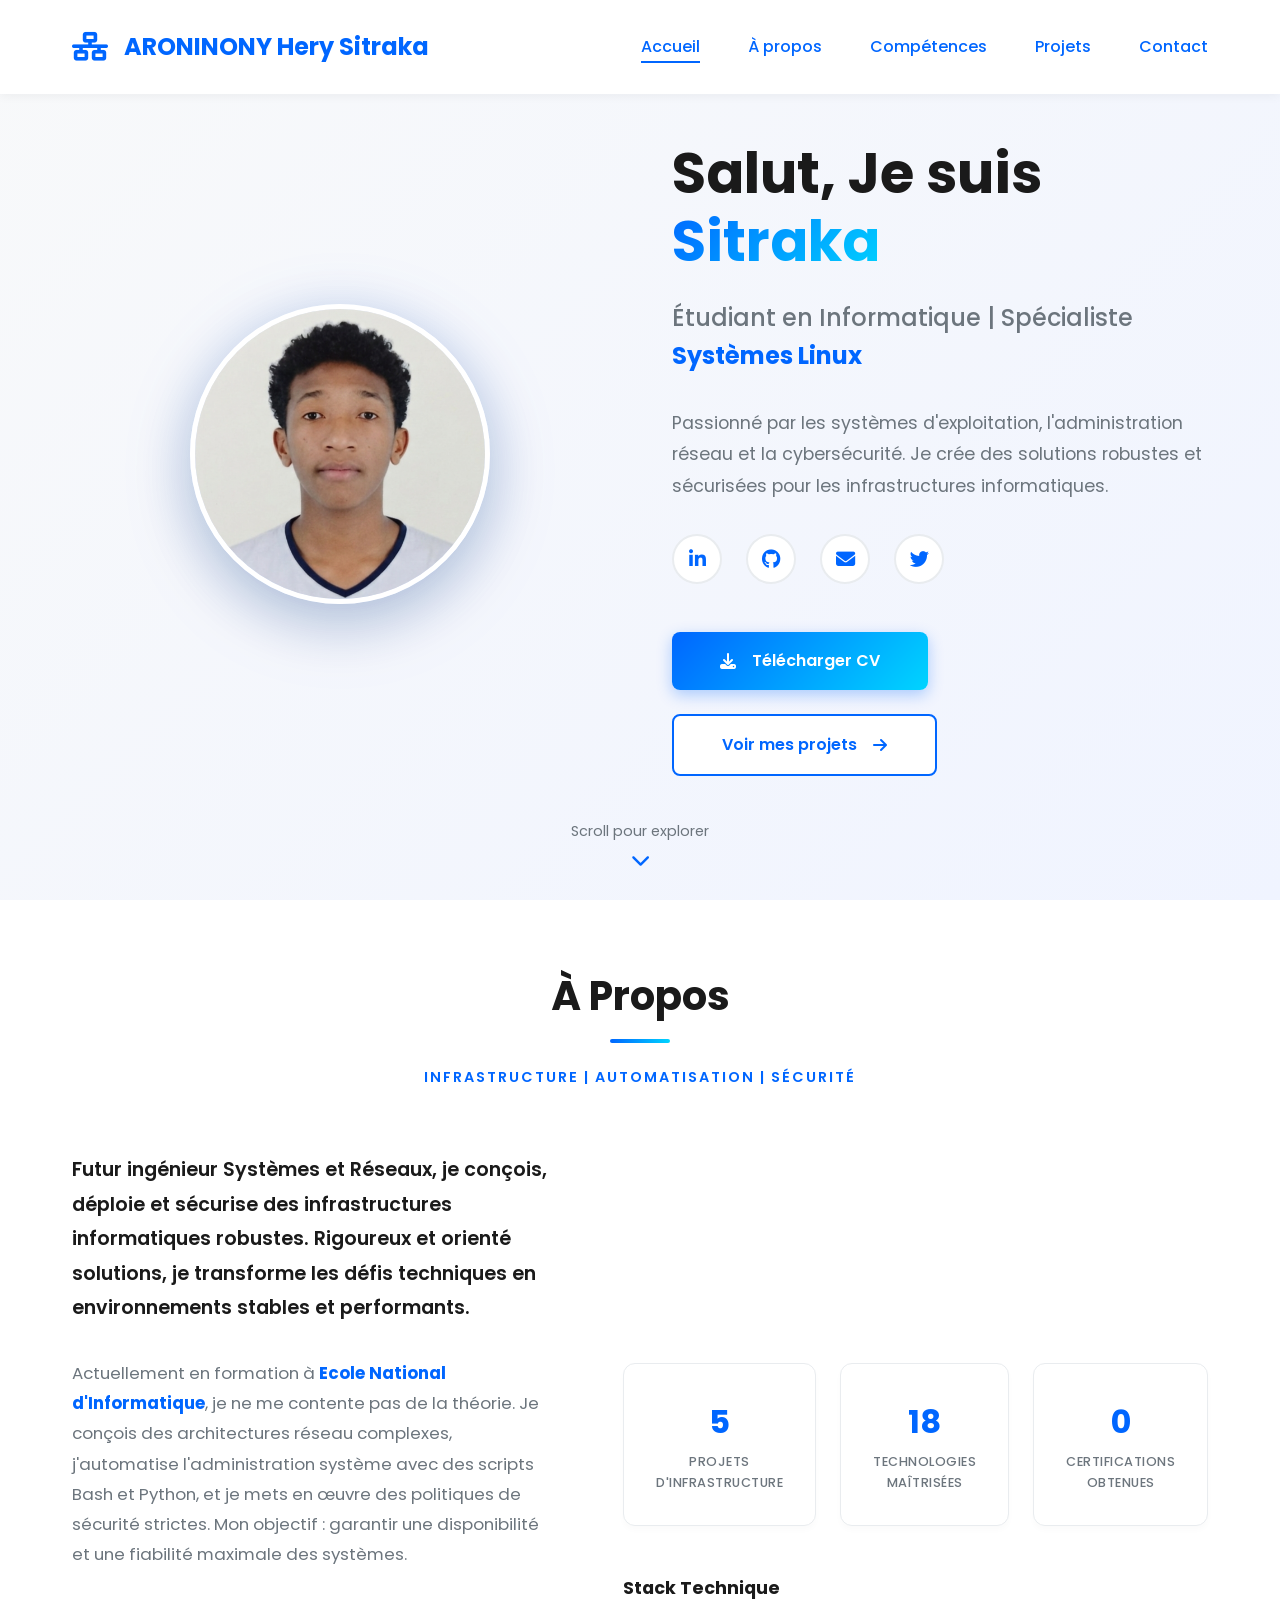
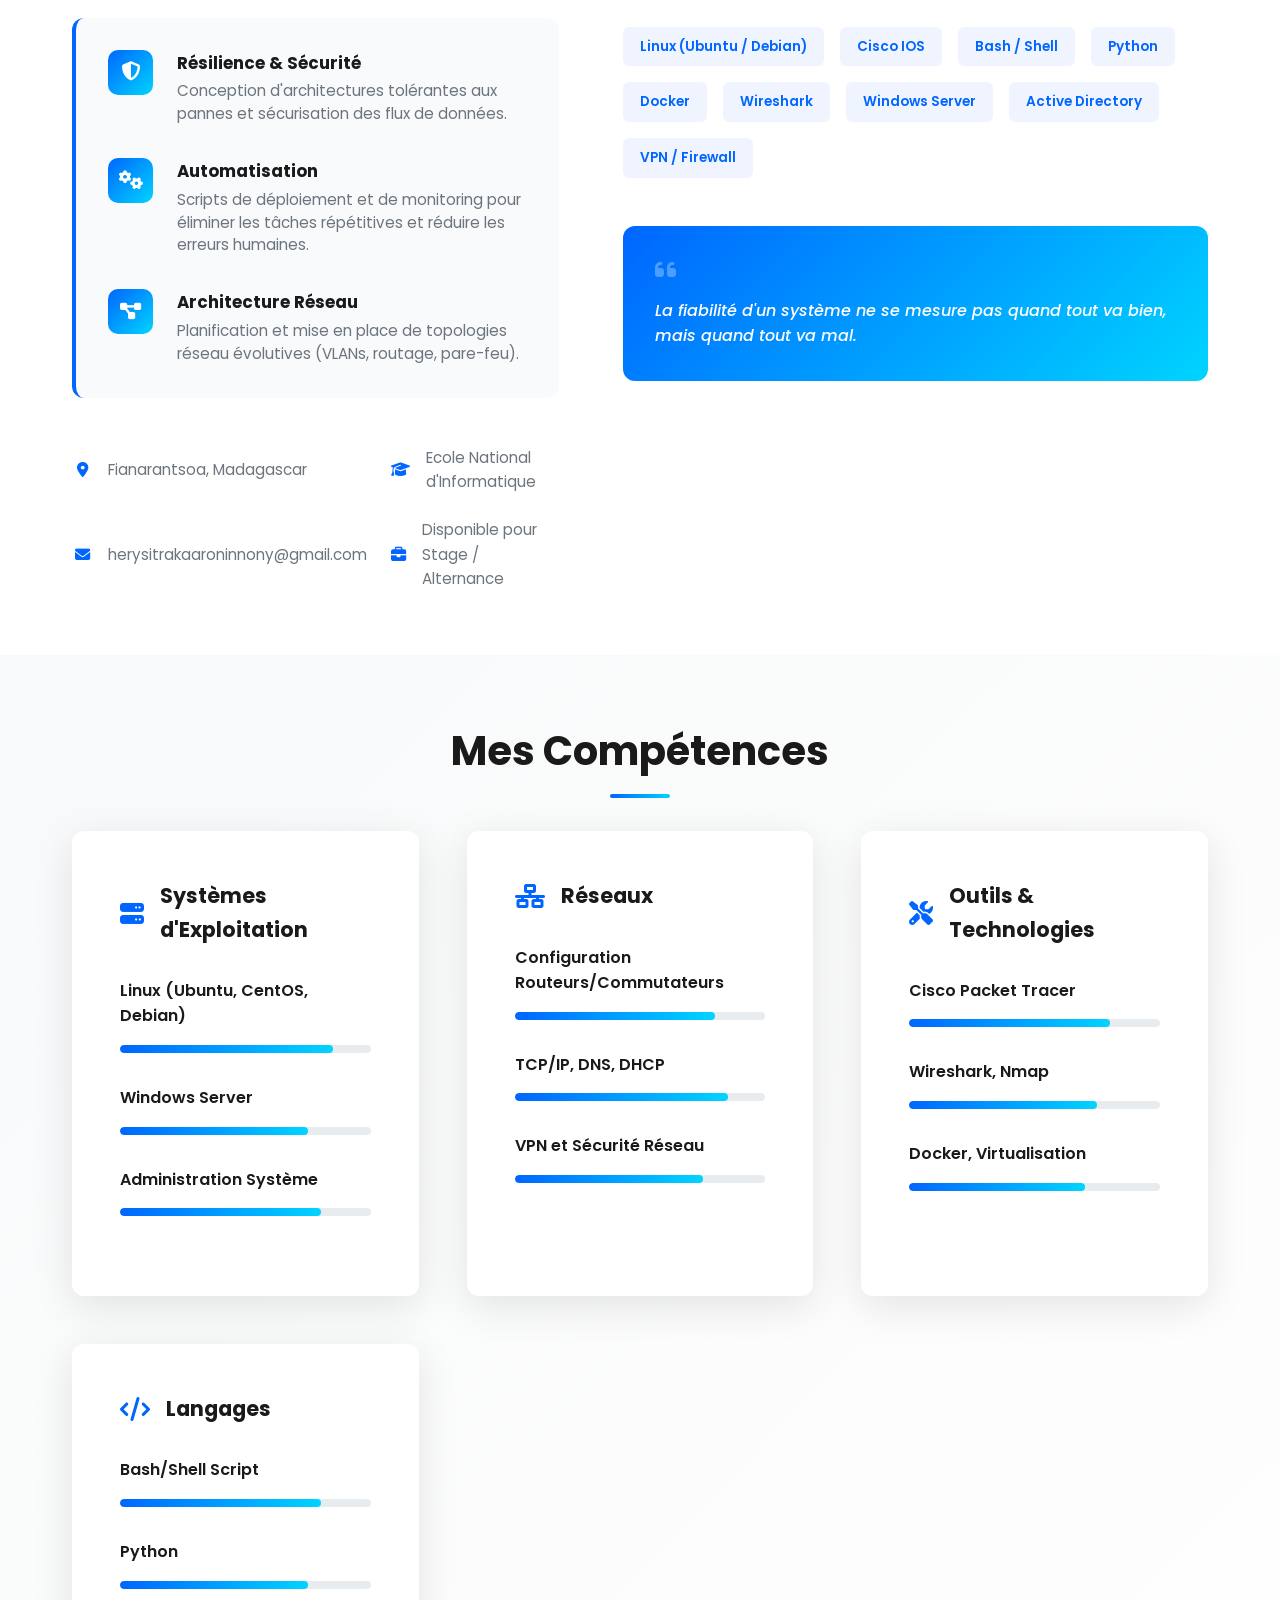
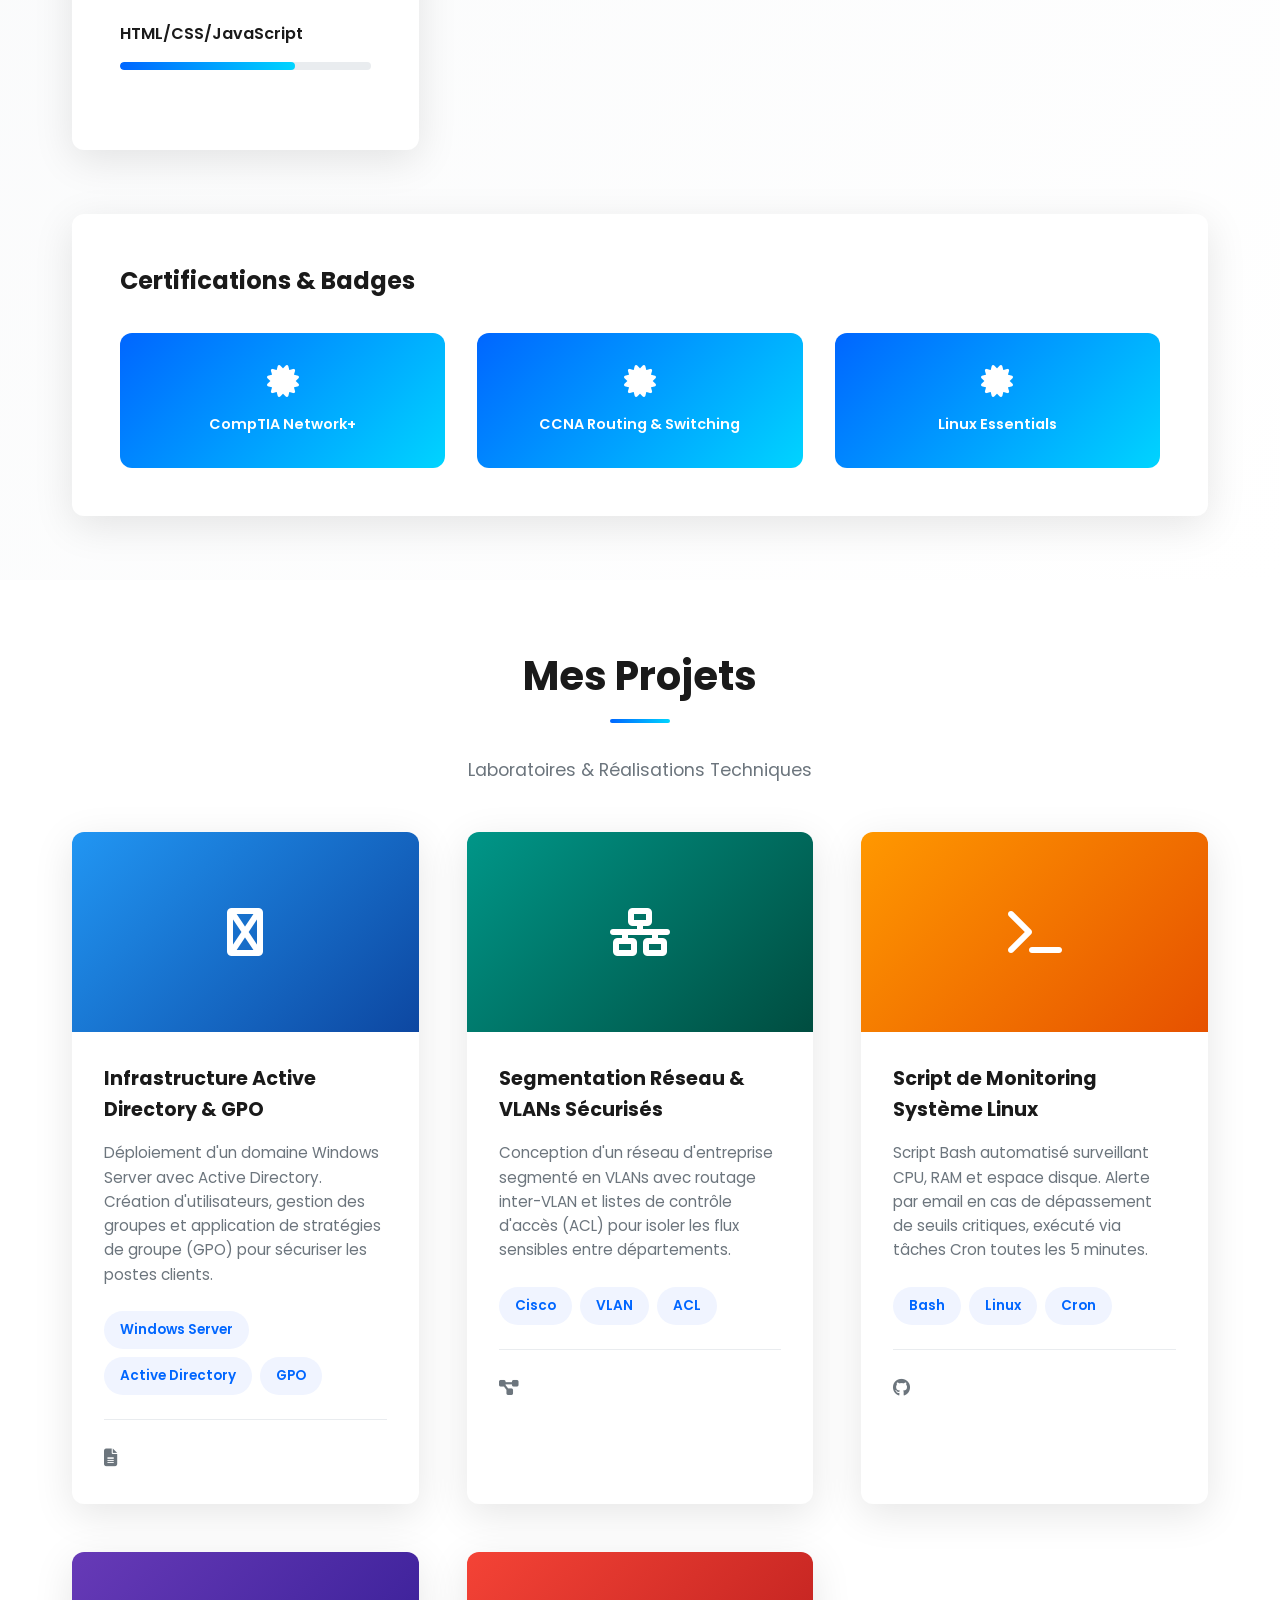
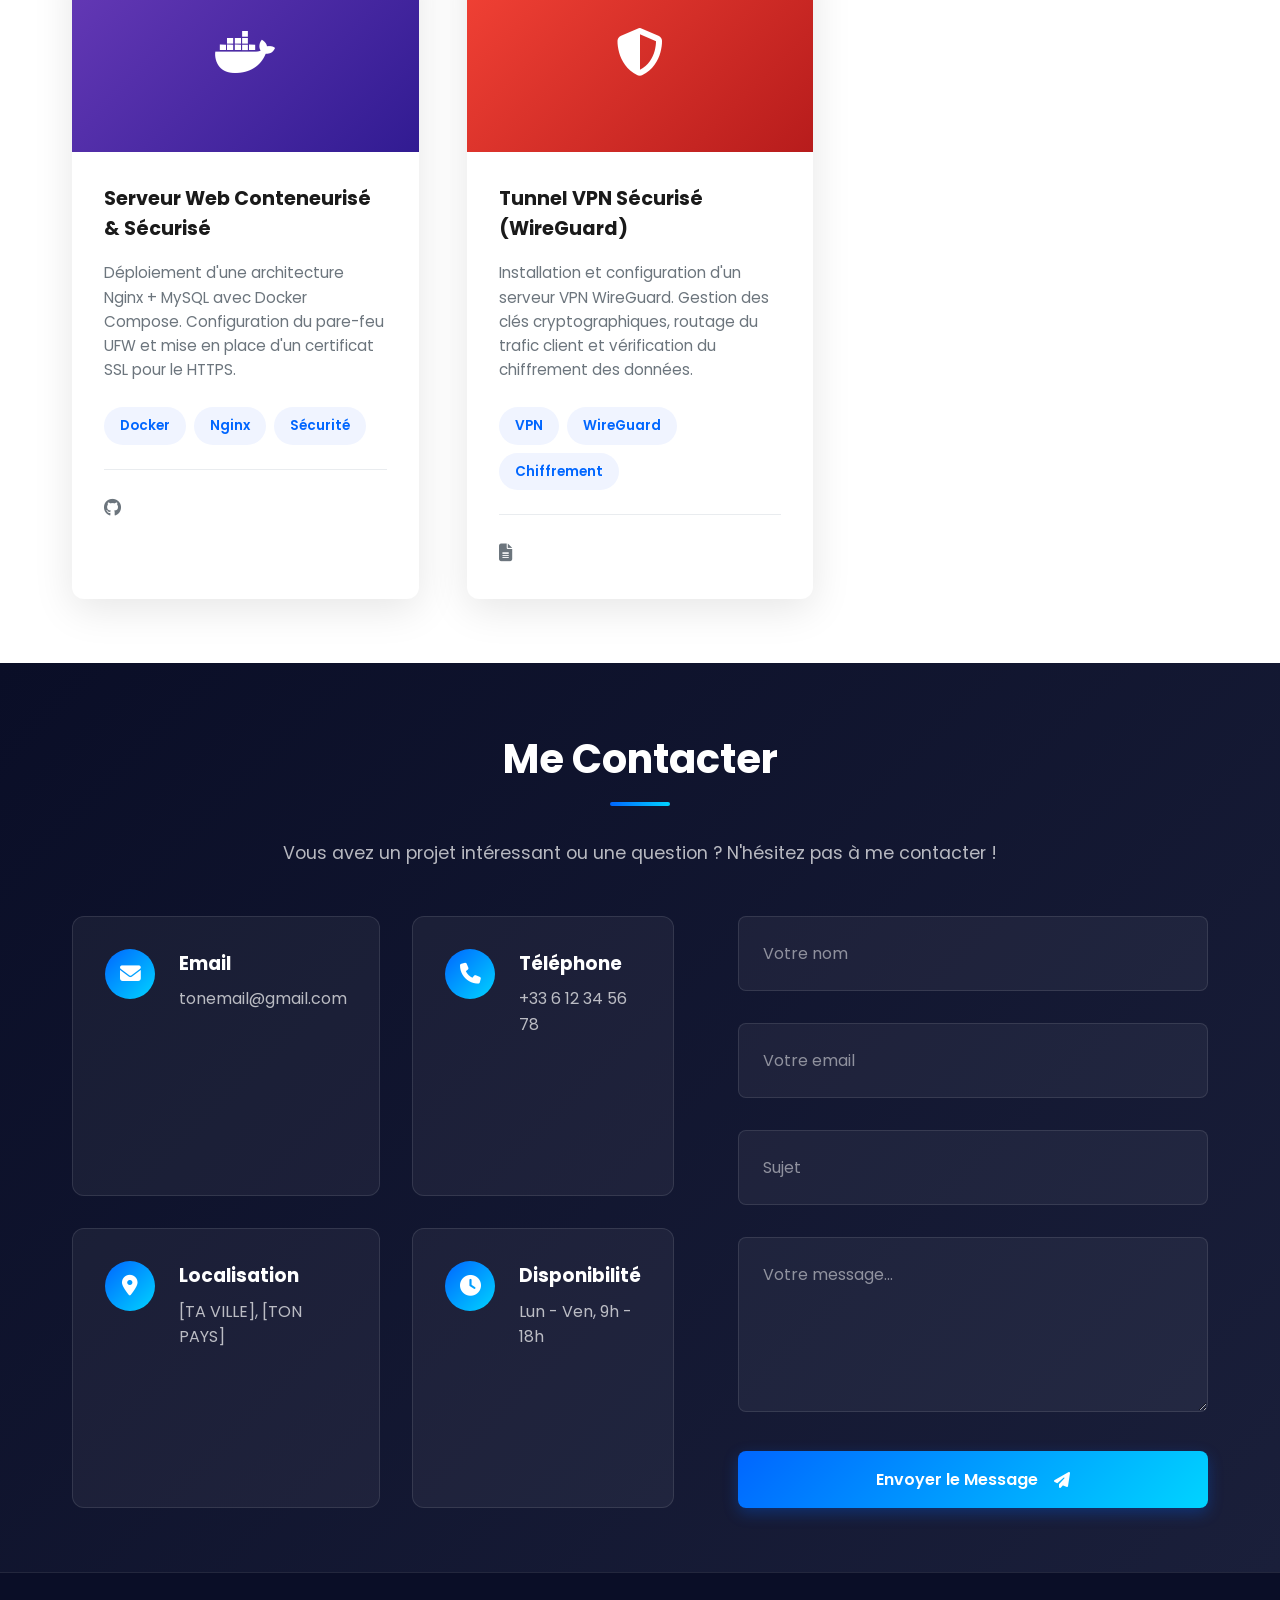
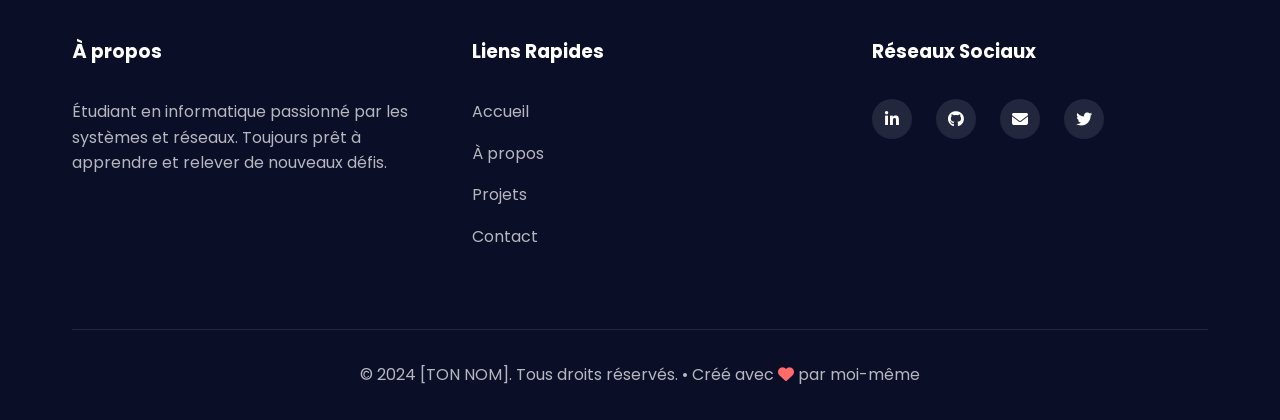
==== index.html @ a2c9a50d "Add files via upload" ====
<!DOCTYPE html>
<html lang="fr">
<head>
    <meta charset="UTF-8">
    <meta name="viewport" content="width=device-width, initial-scale=1.0">
    <meta name="description" content="Portfolio de [TON NOM] - Étudiant en Informatique (Systèmes et Réseaux)">
    <meta name="keywords" content="système, réseau, informatique, portfolio">
    <title>[TON NOM] - Portfolio | Systèmes & Réseaux</title>
    
    <!-- Icons -->
    <link rel="stylesheet" href="https://cdnjs.cloudflare.com/ajax/libs/font-awesome/6.4.0/css/all.min.css">
    <!-- Google Fonts -->
    <link rel="preconnect" href="https://fonts.googleapis.com">
    <link rel="preconnect" href="https://fonts.gstatic.com" crossorigin>
    <link href="https://fonts.googleapis.com/css2?family=Poppins:wght@300;400;500;600;700&display=swap" rel="stylesheet">
    
    <!-- CSS Files -->
    <link rel="stylesheet" href="css/variables.css">
    <link rel="stylesheet" href="css/styles.css">
    <link rel="stylesheet" href="css/responsive.css">
</head>
<body>
    <!-- Navigation -->
    <nav id="navbar-container"></nav>

    <!-- Hero Section -->
    <div id="hero-container"></div>

    <!-- About Section -->
    <div id="about-container"></div>

    <!-- Skills Section -->
    <div id="skills-container"></div>

    <!-- Projects Section -->
    <div id="projects-container"></div>

    <!-- Contact Section -->
    <div id="contact-container"></div>

    <!-- Footer -->
    <div id="footer-container"></div>

    <!-- Scripts -->
    <script src="js/main.js"></script>
</body>
</html>
---- css/variables.css ----
/* ==================== VARIABLES DE COULEURS ====================
   À MODIFIER: Change les couleurs selon tes préférences
   Les couleurs se changent ici et s'appliquent partout
*/

:root {
    /* COULEURS PRINCIPALES */
    --primary-color: #0066ff;        /* Bleu principal */
    --secondary-color: #00d4ff;      /* Cyan/Bleu clair */
    --accent-color: #ff6b6b;         /* Rouge/accent */
    
    /* ARRIÈRE-PLANS */
    --dark-bg: #0a0e27;              /* Fond très sombre */
    --light-bg: #f8f9fa;             /* Fond clair */
    
    /* TEXTES */
    --text-dark: #1a1a1a;            /* Texte principal */
    --text-light: #ffffff;           /* Texte blanc */
    --text-muted: #6c757d;           /* Texte gris (description) */
    
    /* AUTRES */
    --border-color: #e9ecef;         /* Bordures */
    --shadow: 0 10px 40px rgba(0, 0, 0, 0.1);
    --shadow-lg: 0 20px 60px rgba(0, 0, 0, 0.15);
    
    /* TYPOGRAPHIE */
    --font-family: 'Poppins', sans-serif;
    --font-size-base: 16px;
    --font-size-h1: 3.5rem;
    --font-size-h2: 2.5rem;
    --font-size-h3: 1.5rem;
    
    /* ESPACEMENTS */
    --spacing-xs: 0.5rem;
    --spacing-sm: 1rem;
    --spacing-md: 1.5rem;
    --spacing-lg: 2rem;
    --spacing-xl: 3rem;
    --spacing-2xl: 4rem;
    
    /* TRANSITIONS */
    --transition: all 0.3s ease;
    --transition-fast: all 0.15s ease;
}

/* ==================== EXEMPLES DE COULEURS PRÉDÉFINIES ====================

Thème BLEU (défaut):
--primary-color: #0066ff;
--secondary-color: #00d4ff;
--accent-color: #ff6b6b;

Thème VIOLET:
--primary-color: #7c3aed;
--secondary-color: #a855f7;
--accent-color: #ec4899;

Thème ORANGE:
--primary-color: #ff6b35;
--secondary-color: #f7931e;
--accent-color: #2563eb;

Thème VERT:
--primary-color: #10b981;
--secondary-color: #34d399;
--accent-color: #3b82f6;

Thème GRIS PRO:
--primary-color: #374151;
--secondary-color: #6b7280;
--accent-color: #3b82f6;

*/
---- css/styles.css ----
/* ==================== RESET & BASE ====================*/
* {
    margin: 0;
    padding: 0;
    box-sizing: border-box;
}

html {
    scroll-behavior: smooth;
}

body {
    font-family: var(--font-family);
    font-size: var(--font-size-base);
    color: var(--text-dark);
    background-color: var(--light-bg);
    line-height: 1.6;
    overflow-x: hidden;
}

.container {
    max-width: 1200px;
    margin: 0 auto;
    padding: 0 var(--spacing-lg);
}

section {
    padding: var(--spacing-2xl) 0;
}

/* ==================== TITRE DES SECTIONS ====================*/
.section-title {
    font-size: var(--font-size-h2);
    text-align: center;
    margin-bottom: var(--spacing-xl);
    color: var(--text-dark);
    position: relative;
}

.section-title::after {
    content: '';
    position: absolute;
    bottom: -15px;
    left: 50%;
    transform: translateX(-50%);
    width: 60px;
    height: 4px;
    background: linear-gradient(90deg, var(--primary-color), var(--secondary-color));
    border-radius: 2px;
}

.section-subtitle {
    text-align: center;
    color: var(--text-muted);
    font-size: 1.1rem;
    margin-bottom: var(--spacing-xl);
}

/* ==================== NAVIGATION ====================*/
.navbar {
    position: fixed;
    top: 0;
    width: 100%;
    background: rgba(255, 255, 255, 0.95);
    backdrop-filter: blur(10px);
    box-shadow: 0 2px 10px rgba(0, 0, 0, 0.05);
    z-index: 1000;
    transition: var(--transition);
}

.nav-container {
    max-width: 1200px;
    margin: 0 auto;
    padding: var(--spacing-md) var(--spacing-lg);
    display: flex;
    justify-content: space-between;
    align-items: center;
}

.nav-logo {
    display: flex;
    align-items: center;
    gap: var(--spacing-sm);
    font-size: 1.5rem;
    font-weight: 700;
    color: var(--primary-color);
    text-decoration: none;
}

.logo-icon {
    font-size: 1.8rem;
}

.nav-menu {
    display: flex;
    list-style: none;
    gap: var(--spacing-xl);
}

.nav-link {
    color: var(--text-dark);
    text-decoration: none;
    font-weight: 500;
    position: relative;
    transition: var(--transition-fast);
}

.nav-link::after {
    content: '';
    position: absolute;
    bottom: -5px;
    left: 0;
    width: 0;
    height: 2px;
    background: var(--primary-color);
    transition: var(--transition-fast);
}

.nav-link:hover::after,
.nav-link.active::after {
    width: 100%;
}

.hamburger {
    display: none;
    flex-direction: column;
    cursor: pointer;
    gap: 5px;
}

.hamburger span {
    width: 25px;
    height: 3px;
    background: var(--text-dark);
    border-radius: 2px;
    transition: var(--transition-fast);
}

/* ==================== HERO SECTION ====================*/
.hero {
    min-height: 100vh;
    display: flex;
    align-items: center;
    justify-content: center;
    padding-top: 80px;
    background: linear-gradient(135deg, var(--light-bg) 0%, #f0f4ff 100%);
    position: relative;
    overflow: hidden;
}

.hero::before {
    content: '';
    position: absolute;
    top: -50%;
    right: -10%;
    width: 400px;
    height: 400px;
    background: radial-gradient(circle, rgba(0, 102, 255, 0.1) 0%, transparent 70%);
    border-radius: 50%;
    pointer-events: none;
}

.hero-content {
    display: grid;
    grid-template-columns: 1fr 1fr;
    gap: var(--spacing-2xl);
    align-items: center;
    position: relative;
    z-index: 1;
}

.hero-image {
    position: relative;
    text-align: center;
}

.profile-img {
    width: 300px;
    height: 300px;
    border-radius: 50%;
    object-fit: cover;
    box-shadow: var(--shadow-lg);
    border: 5px solid white;
    animation: float 3s ease-in-out infinite;
}

@keyframes float {
    0%, 100% { transform: translateY(0px); }
    50% { transform: translateY(-20px); }
}

.status-badge {
    position: absolute;
    bottom: 20px;
    left: 50%;
    transform: translateX(-50%);
    background: white;
    padding: var(--spacing-sm) var(--spacing-md);
    border-radius: 50px;
    box-shadow: var(--shadow);
    display: flex;
    align-items: center;
    gap: var(--spacing-xs);
    font-weight: 600;
    color: var(--primary-color);
}

.status-dot {
    width: 10px;
    height: 10px;
    background: #00c853;
    border-radius: 50%;
    animation: pulse 2s ease-in-out infinite;
}

@keyframes pulse {
    0%, 100% { box-shadow: 0 0 0 0 rgba(0, 200, 83, 0.7); }
    50% { box-shadow: 0 0 0 10px rgba(0, 200, 83, 0); }
}

.hero-text h1 {
    font-size: var(--font-size-h1);
    margin-bottom: var(--spacing-md);
    color: var(--text-dark);
    line-height: 1.2;
}

.highlight {
    background: linear-gradient(135deg, var(--primary-color), var(--secondary-color));
    -webkit-background-clip: text;
    -webkit-text-fill-color: transparent;
    background-clip: text;
}

.hero-subtitle {
    font-size: 1.5rem;
    color: var(--text-muted);
    margin-bottom: var(--spacing-lg);
    font-weight: 500;
}

.typing {
    color: var(--primary-color);
    font-weight: 700;
}

.hero-description {
    font-size: 1.1rem;
    color: var(--text-muted);
    margin-bottom: var(--spacing-lg);
    line-height: 1.8;
}

.hero-socials {
    display: flex;
    gap: var(--spacing-md);
    margin-bottom: var(--spacing-xl);
}

.social-btn {
    width: 50px;
    height: 50px;
    border-radius: 50%;
    background: white;
    border: 2px solid var(--border-color);
    display: flex;
    align-items: center;
    justify-content: center;
    color: var(--primary-color);
    font-size: 1.2rem;
    transition: var(--transition);
    text-decoration: none;
}

.social-btn:hover {
    background: var(--primary-color);
    color: white;
    border-color: var(--primary-color);
    transform: translateY(-3px);
    box-shadow: var(--shadow);
}

.hero-buttons {
    display: flex;
    gap: var(--spacing-md);
    flex-wrap: wrap;
}

.btn {
    padding: var(--spacing-sm) var(--spacing-xl);
    border: none;
    border-radius: 8px;
    font-size: 1rem;
    font-weight: 600;
    cursor: pointer;
    text-decoration: none;
    display: inline-flex;
    align-items: center;
    gap: var(--spacing-sm);
    transition: var(--transition);
    font-family: var(--font-family);
}

.btn-primary {
    background: linear-gradient(135deg, var(--primary-color), var(--secondary-color));
    color: white;
    box-shadow: 0 5px 15px rgba(0, 102, 255, 0.3);
}

.btn-primary:hover {
    transform: translateY(-2px);
    box-shadow: 0 10px 25px rgba(0, 102, 255, 0.4);
}

.btn-secondary {
    background: white;
    color: var(--primary-color);
    border: 2px solid var(--primary-color);
}

.btn-secondary:hover {
    background: var(--primary-color);
    color: white;
}

.btn-full {
    width: 100%;
    justify-content: center;
}

.scroll-indicator {
    position: absolute;
    bottom: 30px;
    left: 50%;
    transform: translateX(-50%);
    text-align: center;
    animation: bounce 2s infinite;
}

.scroll-indicator span {
    display: block;
    color: var(--text-muted);
    font-size: 0.9rem;
    margin-bottom: var(--spacing-xs);
}

.scroll-indicator i {
    display: block;
    color: var(--primary-color);
    font-size: 1.2rem;
}

@keyframes bounce {
    0%, 100% { transform: translateX(-50%) translateY(0); }
    50% { transform: translateX(-50%) translateY(10px); }
}

/* ==================== ABOUT SECTION ====================*/
.about {
    background: white;
}

.about-content {
    display: grid;
    grid-template-columns: 1fr 1fr;
    gap: var(--spacing-2xl);
    align-items: center;
}

.about-text p {
    color: var(--text-muted);
    margin-bottom: var(--spacing-lg);
    font-size: 1.05rem;
    line-height: 1.8;
}

.about-info {
    display: grid;
    grid-template-columns: 1fr 1fr;
    gap: var(--spacing-lg);
    margin-top: var(--spacing-xl);
}

.info-item {
    display: flex;
    flex-direction: column;
    gap: var(--spacing-xs);
}

.info-label {
    font-weight: 600;
    color: var(--text-dark);
}

.info-value {
    color: var(--text-muted);
}

.about-stats {
    display: grid;
    grid-template-columns: repeat(3, 1fr);
    gap: var(--spacing-lg);
}

.stat-card {
    background: linear-gradient(135deg, #f8f9fa 0%, #ffffff 100%);
    padding: var(--spacing-xl);
    border-radius: 12px;
    text-align: center;
    border: 2px solid var(--border-color);
    transition: var(--transition);
}

.stat-card:hover {
    border-color: var(--primary-color);
    box-shadow: var(--shadow);
}

.stat-number {
    font-size: 2.5rem;
    font-weight: 700;
    color: var(--primary-color);
    margin-bottom: var(--spacing-sm);
}

.stat-label {
    color: var(--text-muted);
    font-weight: 500;
}

/* ==================== SKILLS SECTION ====================*/
.skills {
    background: linear-gradient(135deg, #f8f9fa 0%, white 100%);
}

.skills-grid {
    display: grid;
    grid-template-columns: repeat(auto-fit, minmax(300px, 1fr));
    gap: var(--spacing-xl);
    margin-bottom: var(--spacing-2xl);
}

.skill-category {
    background: white;
    padding: var(--spacing-xl);
    border-radius: 12px;
    box-shadow: var(--shadow);
    transition: var(--transition);
}

.skill-category:hover {
    transform: translateY(-5px);
    box-shadow: var(--shadow-lg);
}

.category-title {
    font-size: 1.3rem;
    margin-bottom: var(--spacing-lg);
    color: var(--text-dark);
    display: flex;
    align-items: center;
    gap: var(--spacing-sm);
}

.category-title i {
    color: var(--primary-color);
    font-size: 1.5rem;
}

.skill-item {
    margin-bottom: var(--spacing-lg);
}

.skill-name {
    display: block;
    color: var(--text-dark);
    font-weight: 600;
    margin-bottom: var(--spacing-sm);
}

.skill-bar {
    height: 8px;
    background: var(--border-color);
    border-radius: 10px;
    overflow: hidden;
}

.skill-progress {
    height: 100%;
    background: linear-gradient(90deg, var(--primary-color), var(--secondary-color));
    border-radius: 10px;
    transition: width 1s ease;
}

.certifications {
    background: white;
    padding: var(--spacing-xl);
    border-radius: 12px;
    box-shadow: var(--shadow);
}

.certifications h3 {
    font-size: 1.5rem;
    margin-bottom: var(--spacing-lg);
    color: var(--text-dark);
}

.cert-grid {
    display: grid;
    grid-template-columns: repeat(auto-fit, minmax(150px, 1fr));
    gap: var(--spacing-lg);
}

.cert-badge {
    background: linear-gradient(135deg, var(--primary-color), var(--secondary-color));
    color: white;
    padding: var(--spacing-lg);
    border-radius: 12px;
    text-align: center;
    transition: var(--transition);
    cursor: pointer;
}

.cert-badge:hover {
    transform: scale(1.05);
    box-shadow: var(--shadow-lg);
}

.cert-badge i {
    font-size: 2rem;
    display: block;
    margin-bottom: var(--spacing-sm);
}

.cert-badge p {
    font-weight: 600;
    font-size: 0.9rem;
}

/* ==================== PROJECTS SECTION ====================*/
.projects {
    background: white;
}

.projects-grid {
    display: grid;
    grid-template-columns: repeat(auto-fit, minmax(320px, 1fr));
    gap: var(--spacing-xl);
}

.project-card {
    background: white;
    border-radius: 12px;
    overflow: hidden;
    box-shadow: var(--shadow);
    transition: var(--transition);
}

.project-card:hover {
    transform: translateY(-10px);
    box-shadow: var(--shadow-lg);
}

.project-image {
    position: relative;
    width: 100%;
    height: 200px;
    overflow: hidden;
    background: linear-gradient(135deg, #667eea 0%, #764ba2 100%);
}

.project-image img {
    width: 100%;
    height: 100%;
    object-fit: cover;
    transition: var(--transition);
}

.project-card:hover .project-image img {
    transform: scale(1.1);
}

.project-overlay {
    position: absolute;
    top: 0;
    left: 0;
    right: 0;
    bottom: 0;
    background: rgba(0, 0, 0, 0.7);
    display: flex;
    align-items: center;
    justify-content: center;
    opacity: 0;
    transition: var(--transition);
}

.project-card:hover .project-overlay {
    opacity: 1;
}

.project-link {
    background: var(--primary-color);
    color: white;
    padding: var(--spacing-sm) var(--spacing-lg);
    border-radius: 50px;
    text-decoration: none;
    font-weight: 600;
    transition: var(--transition);
}

.project-link:hover {
    background: var(--secondary-color);
}

.project-content {
    padding: var(--spacing-lg);
}

.project-title {
    font-size: 1.2rem;
    margin-bottom: var(--spacing-sm);
    color: var(--text-dark);
}

.project-description {
    color: var(--text-muted);
    font-size: 0.95rem;
    margin-bottom: var(--spacing-md);
    line-height: 1.6;
}

.project-tags {
    display: flex;
    flex-wrap: wrap;
    gap: var(--spacing-xs);
    margin-bottom: var(--spacing-md);
}

.tag {
    background: #f0f4ff;
    color: var(--primary-color);
    padding: var(--spacing-xs) var(--spacing-sm);
    border-radius: 20px;
    font-size: 0.85rem;
    font-weight: 600;
}

.project-links {
    display: flex;
    gap: var(--spacing-md);
    padding-top: var(--spacing-md);
    border-top: 1px solid var(--border-color);
}

.link-icon {
    color: var(--text-muted);
    font-size: 1.1rem;
    transition: var(--transition);
    text-decoration: none;
}

.link-icon:hover {
    color: var(--primary-color);
    transform: scale(1.2);
}

/* ==================== CONTACT SECTION ====================*/
.contact {
    background: linear-gradient(135deg, var(--dark-bg) 0%, #1a1f3a 100%);
    color: white;
    padding: var(--spacing-2xl) 0;
}

.contact .section-title {
    color: white;
}

.contact .section-subtitle {
    color: rgba(255, 255, 255, 0.7);
}

.contact-content {
    display: grid;
    grid-template-columns: 1fr 1fr;
    gap: var(--spacing-2xl);
}

.contact-info {
    display: grid;
    grid-template-columns: repeat(2, 1fr);
    gap: var(--spacing-lg);
}

.contact-item {
    display: flex;
    gap: var(--spacing-md);
    padding: var(--spacing-lg);
    background: rgba(255, 255, 255, 0.05);
    border-radius: 12px;
    border: 1px solid rgba(255, 255, 255, 0.1);
    transition: var(--transition);
}

.contact-item:hover {
    background: rgba(0, 102, 255, 0.1);
    border-color: var(--primary-color);
}

.contact-icon {
    width: 50px;
    height: 50px;
    background: linear-gradient(135deg, var(--primary-color), var(--secondary-color));
    border-radius: 50%;
    display: flex;
    align-items: center;
    justify-content: center;
    font-size: 1.3rem;
    flex-shrink: 0;
}

.contact-details h3 {
    margin-bottom: var(--spacing-xs);
    color: white;
}

.contact-details a,
.contact-details p {
    color: rgba(255, 255, 255, 0.7);
    text-decoration: none;
    transition: var(--transition);
}

.contact-details a:hover {
    color: var(--secondary-color);
}

.contact-form {
    display: flex;
    flex-direction: column;
    gap: var(--spacing-lg);
}

.form-group {
    position: relative;
}

.form-input {
    width: 100%;
    padding: var(--spacing-md);
    background: rgba(255, 255, 255, 0.05);
    border: 1px solid rgba(255, 255, 255, 0.1);
    border-radius: 8px;
    color: white;
    font-family: var(--font-family);
    font-size: 1rem;
    transition: var(--transition);
}

.form-input::placeholder {
    color: rgba(255, 255, 255, 0.5);
}

.form-input:focus {
    outline: none;
    background: rgba(255, 255, 255, 0.1);
    border-color: var(--primary-color);
    box-shadow: 0 0 0 3px rgba(0, 102, 255, 0.1);
}

/* ==================== FOOTER ====================*/
.footer {
    background: var(--dark-bg);
    color: rgba(255, 255, 255, 0.7);
    padding: var(--spacing-2xl) 0 var(--spacing-lg);
    border-top: 1px solid rgba(255, 255, 255, 0.1);
}

.footer-content {
    display: grid;
    grid-template-columns: repeat(auto-fit, minmax(250px, 1fr));
    gap: var(--spacing-2xl);
    margin-bottom: var(--spacing-2xl);
}

.footer-section h3 {
    color: white;
    margin-bottom: var(--spacing-lg);
}

.footer-section ul {
    list-style: none;
}

.footer-section a {
    color: rgba(255, 255, 255, 0.7);
    text-decoration: none;
    transition: var(--transition);
    display: block;
    margin-bottom: var(--spacing-sm);
}

.footer-section a:hover {
    color: var(--primary-color);
    transform: translateX(5px);
}

.footer-socials {
    display: flex;
    gap: var(--spacing-md);
}

.footer-socials a {
    width: 40px;
    height: 40px;
    background: rgba(255, 255, 255, 0.1);
    border-radius: 50%;
    display: flex;
    align-items: center;
    justify-content: center;
    margin-bottom: 0;
    transition: var(--transition);
    color: white;
    text-decoration: none;
}

.footer-socials a:hover {
    background: var(--primary-color);
    color: white;
    transform: translateY(-3px);
}

.footer-bottom {
    text-align: center;
    padding-top: var(--spacing-lg);
    border-top: 1px solid rgba(255, 255, 255, 0.1);
}

.footer-bottom i {
    color: var(--accent-color);
}

/* ==================== ABOUT SECTION (VERSION PRO) ====================*/

/* Souligne le sous-titre de section */
.about .section-subtitle {
    font-weight: 600;
    color: var(--primary-color);
    letter-spacing: 2px;
    text-transform: uppercase;
    font-size: 0.9rem;
    margin-top: -10px;
    margin-bottom: var(--spacing-2xl);
}

/* Texte d'accroche (plus gros et gras) */
.about-intro {
    font-size: 1.2rem !important;
    font-weight: 600;
    color: var(--text-dark) !important;
    line-height: 1.8;
    margin-bottom: var(--spacing-lg) !important;
}

/* Détails (texte normal) */
.about-details {
    color: var(--text-muted) !important;
    font-size: 1.05rem !important;
    line-height: 1.8;
    margin-bottom: var(--spacing-xl) !important;
}

.about-details strong {
    color: var(--primary-color);
}

/* Piliers de compétence (Focus) */
.about-focus {
    display: flex;
    flex-direction: column;
    gap: var(--spacing-lg);
    margin-bottom: var(--spacing-xl);
    padding: var(--spacing-lg);
    background: #f8fafc;
    border-radius: 12px;
    border-left: 4px solid var(--primary-color);
}

.focus-item {
    display: flex;
    gap: var(--spacing-md);
    align-items: flex-start;
}

.focus-icon {
    width: 45px;
    height: 45px;
    background: linear-gradient(135deg, var(--primary-color), var(--secondary-color));
    border-radius: 10px;
    display: flex;
    align-items: center;
    justify-content: center;
    color: white;
    font-size: 1.2rem;
    flex-shrink: 0;
}

.focus-text h4 {
    font-size: 1.05rem;
    color: var(--text-dark);
    margin-bottom: 4px;
}

.focus-text p {
    color: var(--text-muted);
    font-size: 0.95rem;
    line-height: 1.5;
    margin: 0;
}

/* Informations personnelles pro */
.about-info-pro {
    display: grid;
    grid-template-columns: 1fr 1fr;
    gap: var(--spacing-md);
}

.info-pro-item {
    display: flex;
    align-items: center;
    gap: var(--spacing-sm);
    color: var(--text-muted);
    font-size: 0.95rem;
}

.info-pro-item i {
    color: var(--primary-color);
    width: 20px;
    text-align: center;
}

/* Colonne de droite */
.about-right {
    display: flex;
    flex-direction: column;
    gap: var(--spacing-xl);
}

/* Statistiques Pro */
.about-stats-pro {
    display: grid;
    grid-template-columns: repeat(3, 1fr);
    gap: var(--spacing-md);
}

.stat-pro-card {
    background: white;
    padding: var(--spacing-lg);
    border-radius: 12px;
    text-align: center;
    border: 1px solid var(--border-color);
    box-shadow: 0 4px 6px rgba(0, 0, 0, 0.02);
    transition: var(--transition);
}

.stat-pro-card:hover {
    border-color: var(--primary-color);
    box-shadow: var(--shadow);
    transform: translateY(-3px);
}

.stat-pro-number {
    font-size: 2rem;
    font-weight: 700;
    color: var(--primary-color);
    margin-bottom: 5px;
}

.stat-pro-label {
    color: var(--text-muted);
    font-size: 0.8rem;
    font-weight: 500;
    text-transform: uppercase;
    letter-spacing: 0.5px;
}

/* Stack Technique */
.about-tech-stack h4 {
    font-size: 1.1rem;
    color: var(--text-dark);
    margin-bottom: var(--spacing-md);
}

.tech-tags {
    display: flex;
    flex-wrap: wrap;
    gap: var(--spacing-sm);
}

.tech-tag {
    background: #f0f4ff;
    color: var(--primary-color);
    padding: 8px 16px;
    border-radius: 6px;
    font-size: 0.85rem;
    font-weight: 600;
    transition: var(--transition);
    border: 1px solid transparent;
}

.tech-tag:hover {
    background: white;
    border-color: var(--primary-color);
    transform: translateY(-2px);
    box-shadow: 0 4px 10px rgba(0, 102, 255, 0.1);
}

/* Citation / Devise */
.about-quote {
    position: relative;
    background: linear-gradient(135deg, var(--primary-color), var(--secondary-color));
    padding: var(--spacing-lg);
    border-radius: 12px;
    color: white;
}

.about-quote i {
    font-size: 1.5rem;
    opacity: 0.3;
    margin-bottom: var(--spacing-sm);
}

.about-quote p {
    font-style: italic;
    font-size: 1rem;
    line-height: 1.6;
    margin: 0;
    font-weight: 500;
}

.profile-img {
    filter: drop-shadow(0 10px 30px rgba(0, 102, 255, 0.2));
}
---- css/responsive.css ----
/* ==================== TABLETTES (768px et moins) ====================*/
@media (max-width: 768px) {
    :root {
        --font-size-h1: 2.5rem;
        --font-size-h2: 1.8rem;
        --spacing-2xl: 2.5rem;
    }

    .container {
        padding: 0 var(--spacing-md);
    }

    /* Navigation Mobile */
    .nav-menu {
        gap: var(--spacing-lg);
        position: fixed;
        left: -100%;
        top: 70px;
        flex-direction: column;
        background-color: white;
        width: 100%;
        text-align: center;
        transition: 0.3s;
        box-shadow: 0 10px 27px rgba(0, 0, 0, 0.05);
        padding: var(--spacing-lg) 0;
        z-index: 999;
    }

    .nav-menu.active {
        left: 0;
    }

    .hamburger {
        display: flex;
    }

    /* Hero */
    .hero-content {
        grid-template-columns: 1fr;
        gap: var(--spacing-xl);
    }

    .profile-img {
        width: 250px;
        height: 250px;
    }

    .hero-buttons {
        flex-direction: column;
    }

    .btn {
        width: 100%;
        justify-content: center;
    }

    /* About */
    .about-content {
        grid-template-columns: 1fr;
        gap: var(--spacing-xl);
    }

    .about-stats {
        grid-template-columns: 1fr;
    }

    .about-info {
        grid-template-columns: 1fr;
    }

    /* Contact */
    .contact-content {
        grid-template-columns: 1fr;
    }

    .contact-info {
        grid-template-columns: 1fr;
    }

    /* Section */
    section {
        padding: var(--spacing-xl) 0;
    }

    /* Projects */
    .projects-grid {
        grid-template-columns: 1fr;
    }

    /* Certifications */
    .cert-grid {
        grid-template-columns: repeat(2, 1fr);
    }
}

/* ==================== MOBILES (480px et moins) ====================*/
@media (max-width: 480px) {
    :root {
        --font-size-base: 14px;
        --font-size-h1: 2rem;
        --font-size-h2: 1.5rem;
        --font-size-h3: 1.2rem;
        --spacing-xl: 1.5rem;
    }

    .container {
        padding: 0 var(--spacing-md);
    }

    /* Logo */
    .nav-logo {
        font-size: 1.2rem;
    }

    /* Hero */
    .hero {
        padding-top: 70px;
        min-height: 85vh;
    }

    .hero-text h1 {
        font-size: 1.8rem;
    }

    .hero-subtitle {
        font-size: 1.1rem;
    }

    .profile-img {
        width: 200px;
        height: 200px;
    }

    .hero-buttons {
        flex-direction: column;
        gap: var(--spacing-md);
    }

    /* Skills */
    .skills-grid {
        grid-template-columns: 1fr;
    }

    /* Section Title */
    .section-title {
        font-size: 1.8rem;
    }

    /* About */
    .about-text p {
        font-size: 0.95rem;
    }

    /* Footer */
    .footer-content {
        grid-template-columns: 1fr;
        gap: var(--spacing-lg);
    }

    /* Certifications */
    .cert-grid {
        grid-template-columns: 1fr;
    }

    /* Skills Items */
    .skill-item {
        margin-bottom: var(--spacing-md);
    }

    /* Status Badge */
    .status-badge {
        font-size: 0.8rem;
        padding: var(--spacing-xs) var(--spacing-sm);
    }
}

/* ==================== TRÈS GRAND ÉCRAN (1440px+) ====================*/
@media (min-width: 1440px) {
    .container {
        max-width: 1400px;
    }

    .hero {
        min-height: 110vh;
    }
}

/* ==================== PRINT ====================*/
@media print {
    nav,
    .scroll-indicator,
    .footer {
        display: none;
    }
}




/* ==================== ABOUT PRO - RESPONSIVE ====================*/

@media (max-width: 768px) {
    .about-stats-pro {
        grid-template-columns: 1fr;
    }

    .about-info-pro {
        grid-template-columns: 1fr;
    }
}

@media (max-width: 480px) {
    .about-focus {
        padding: var(--spacing-md);
    }

    .stat-pro-number {
        font-size: 1.5rem;
    }
}
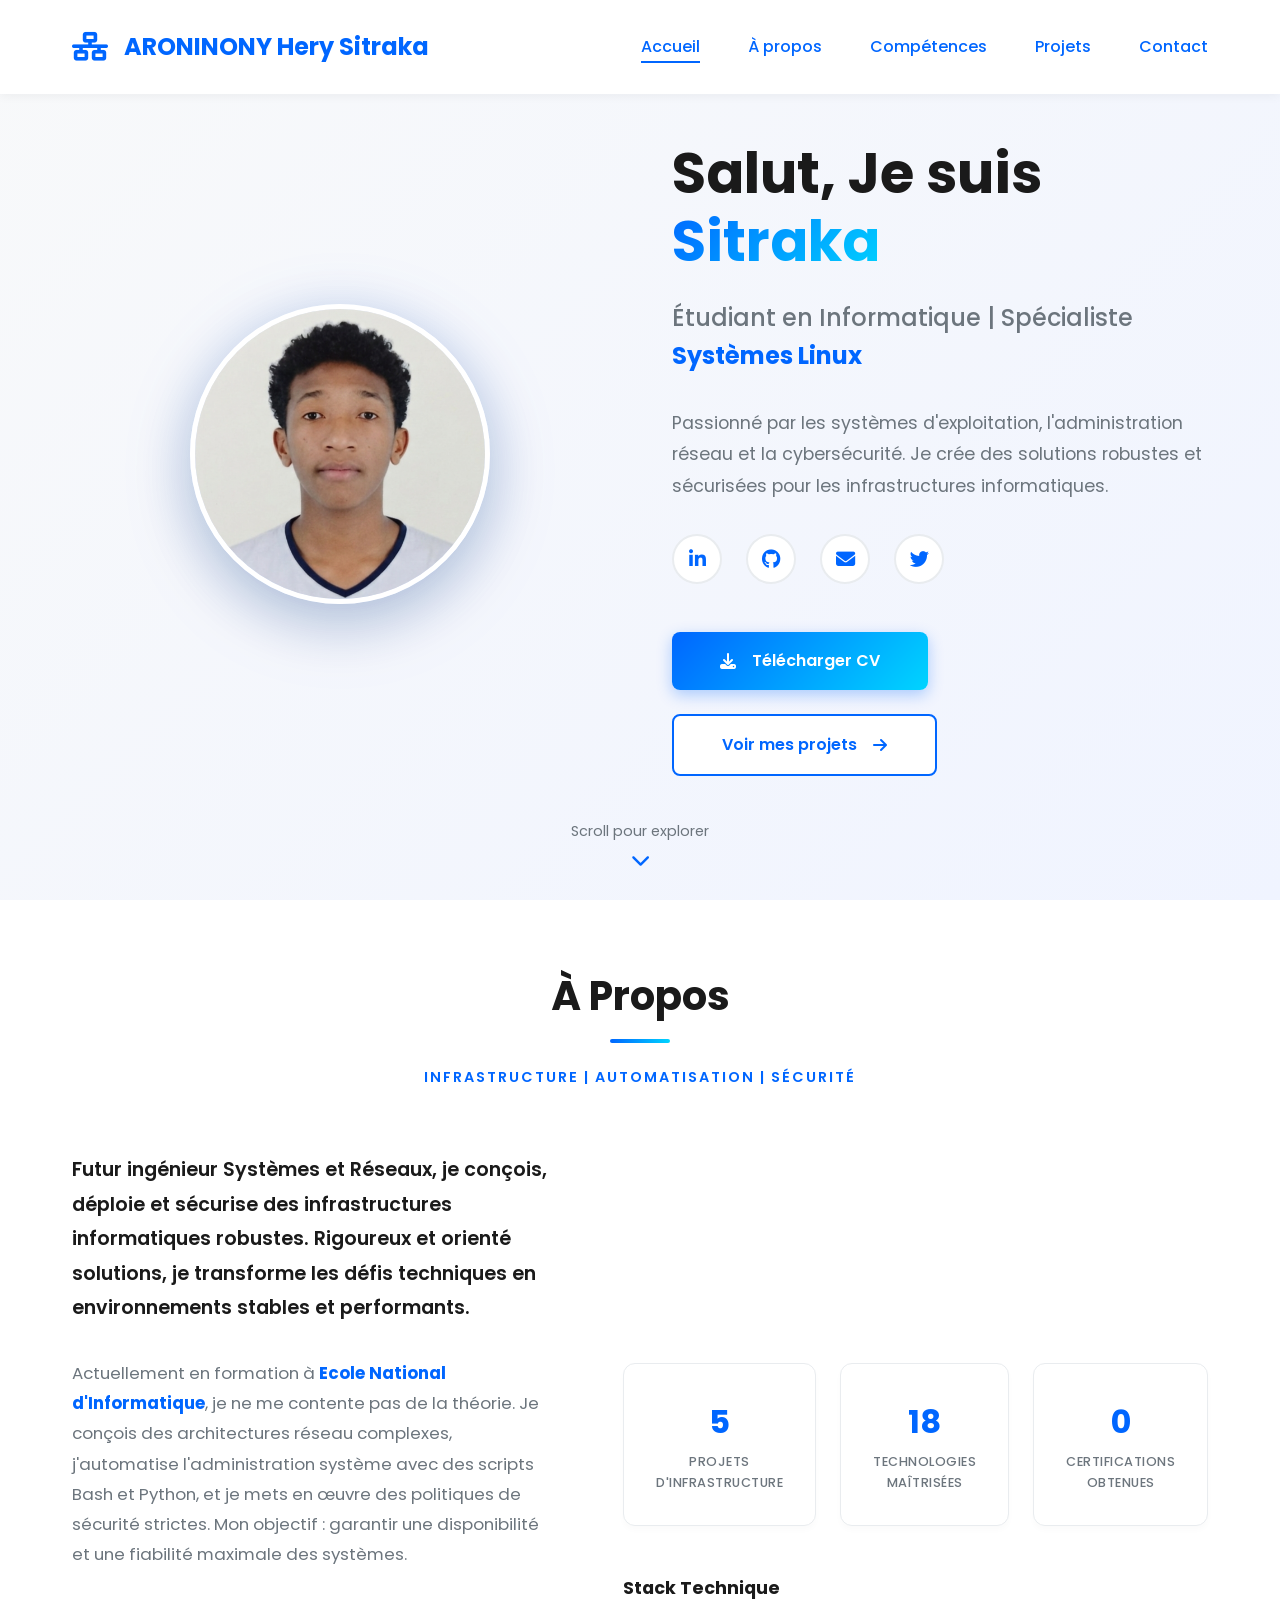
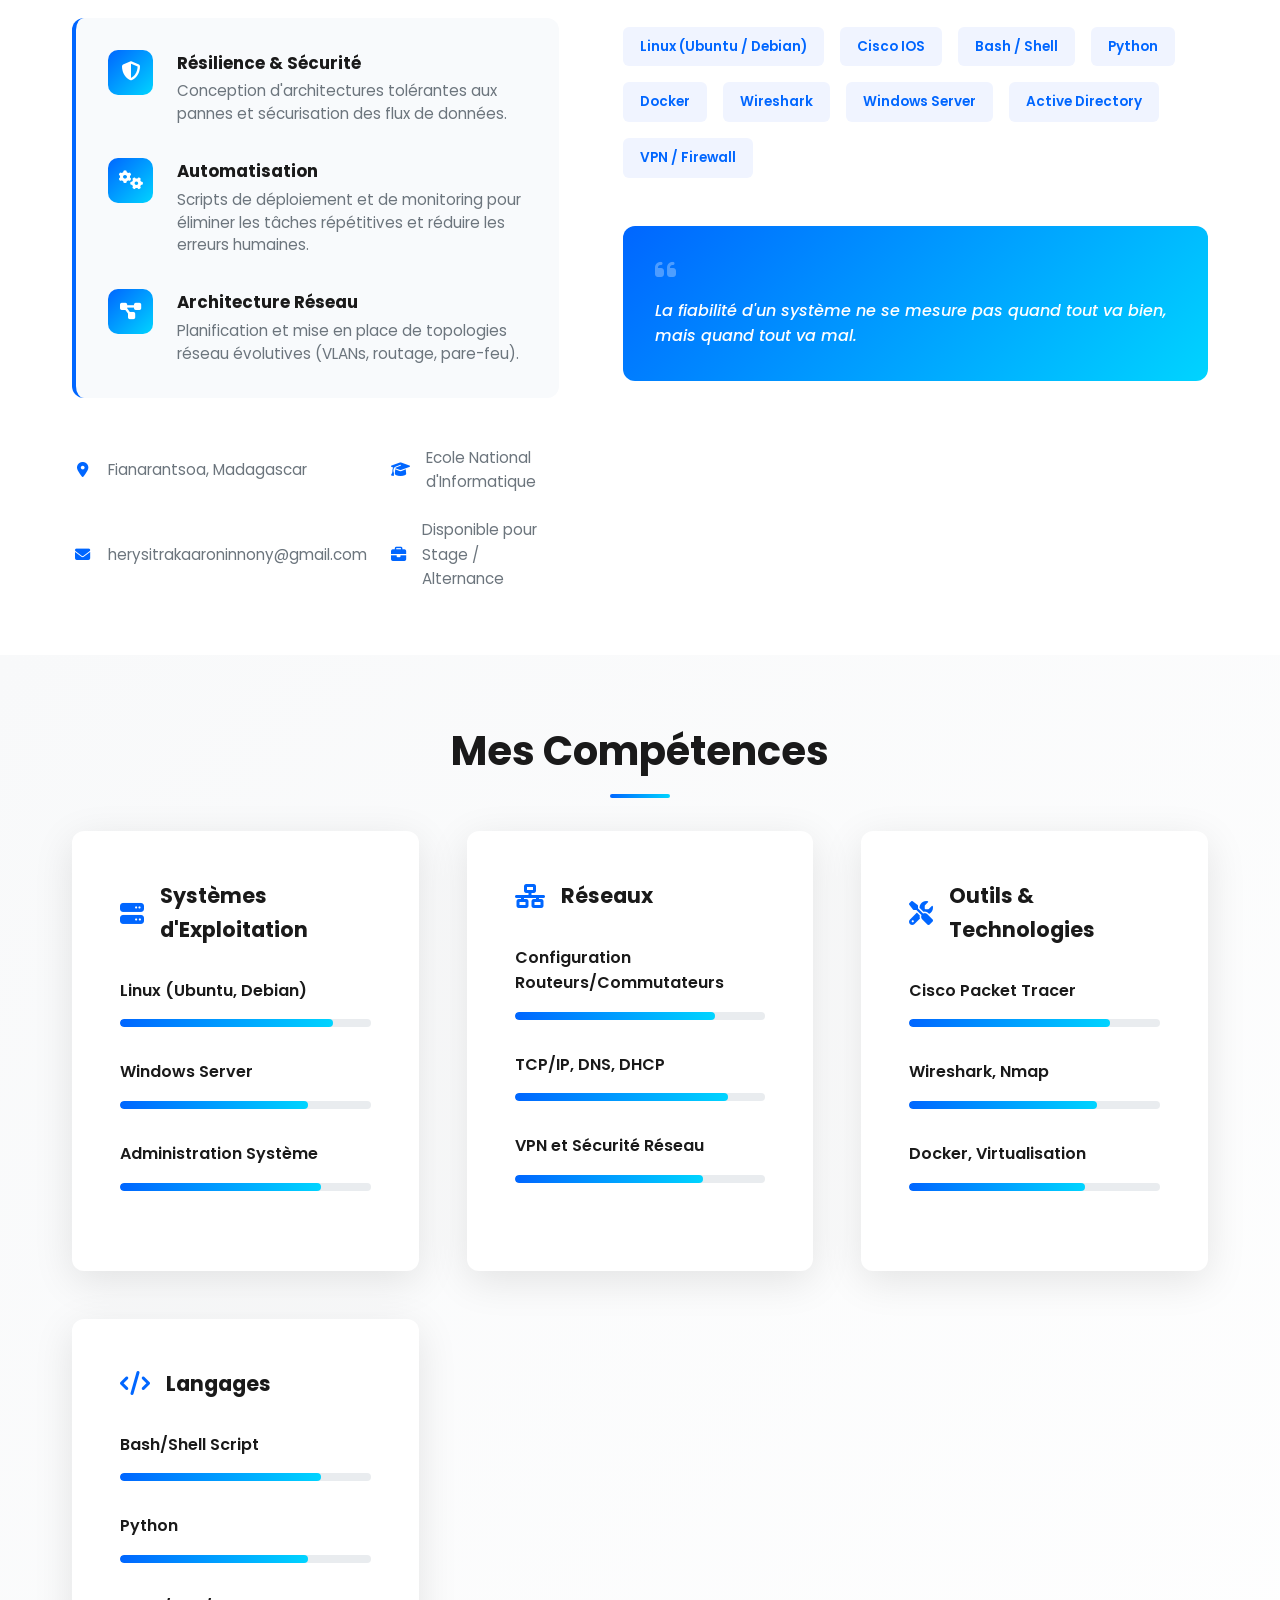
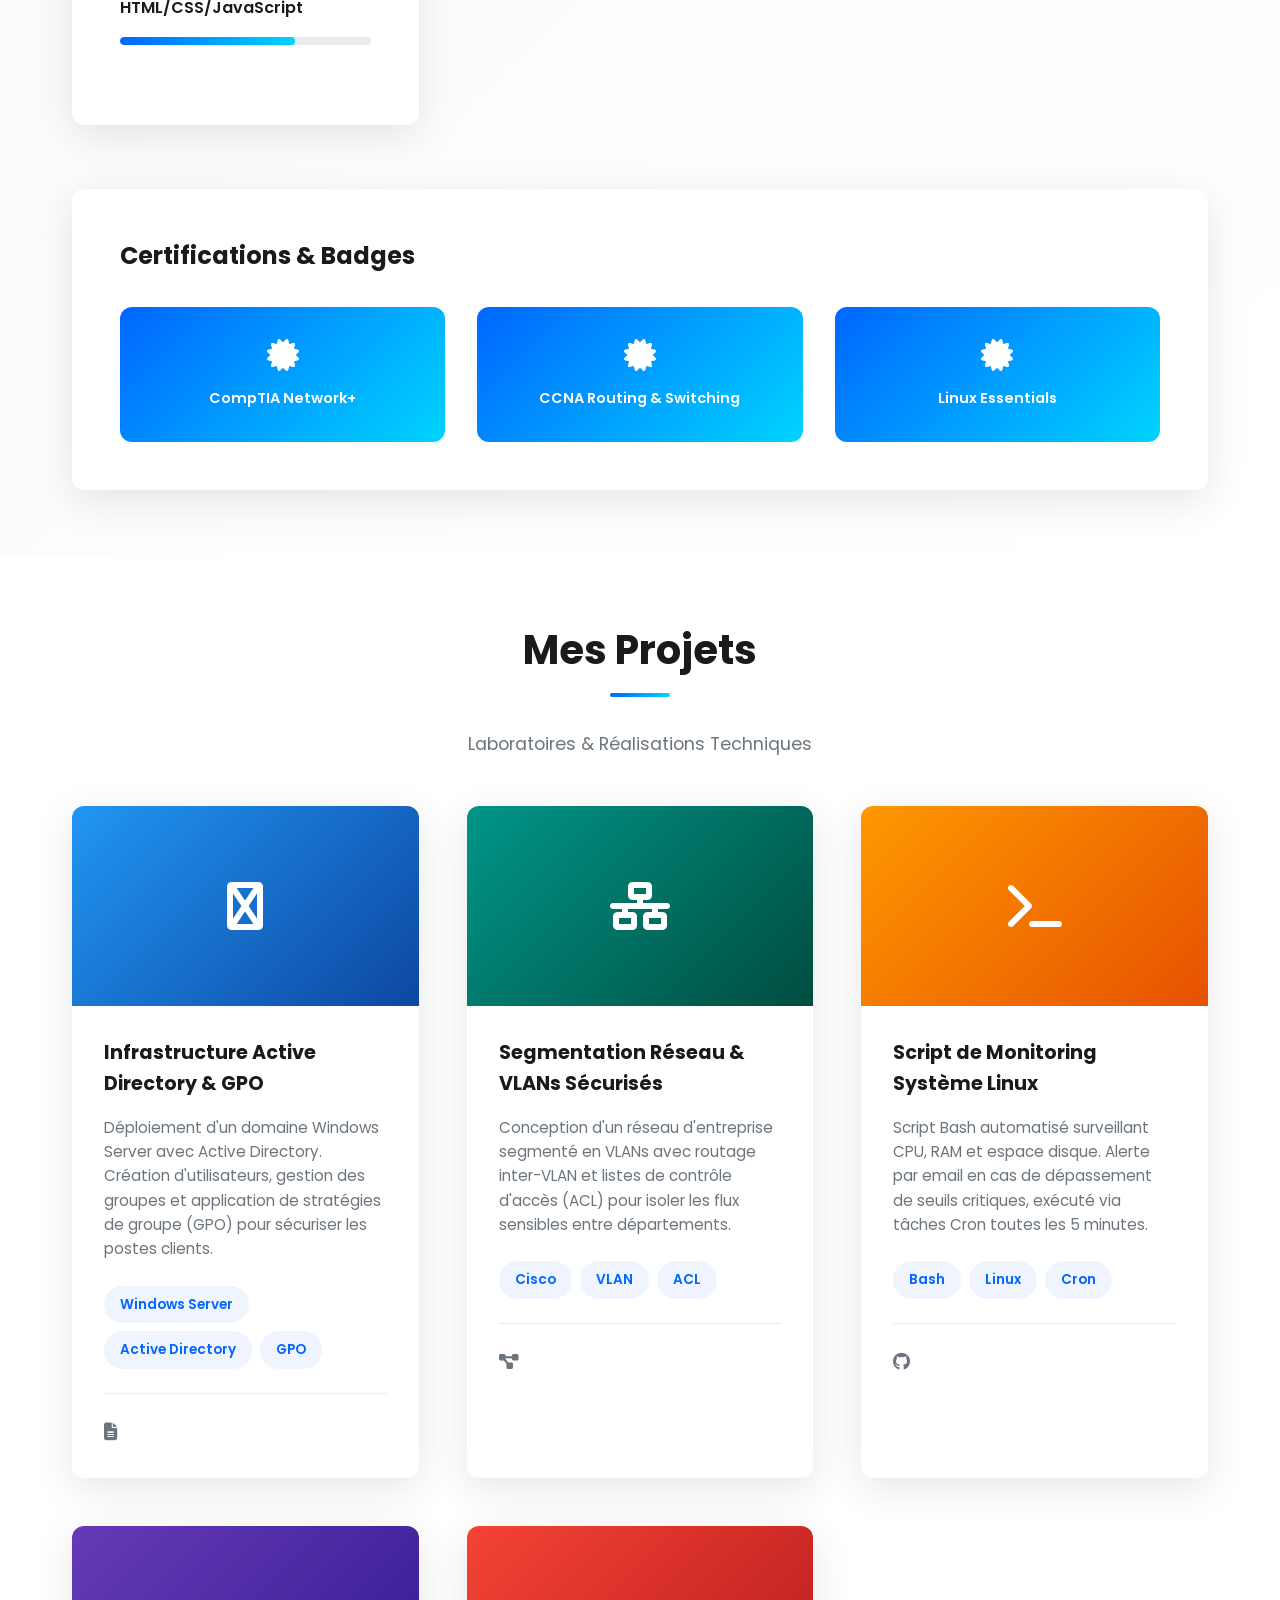
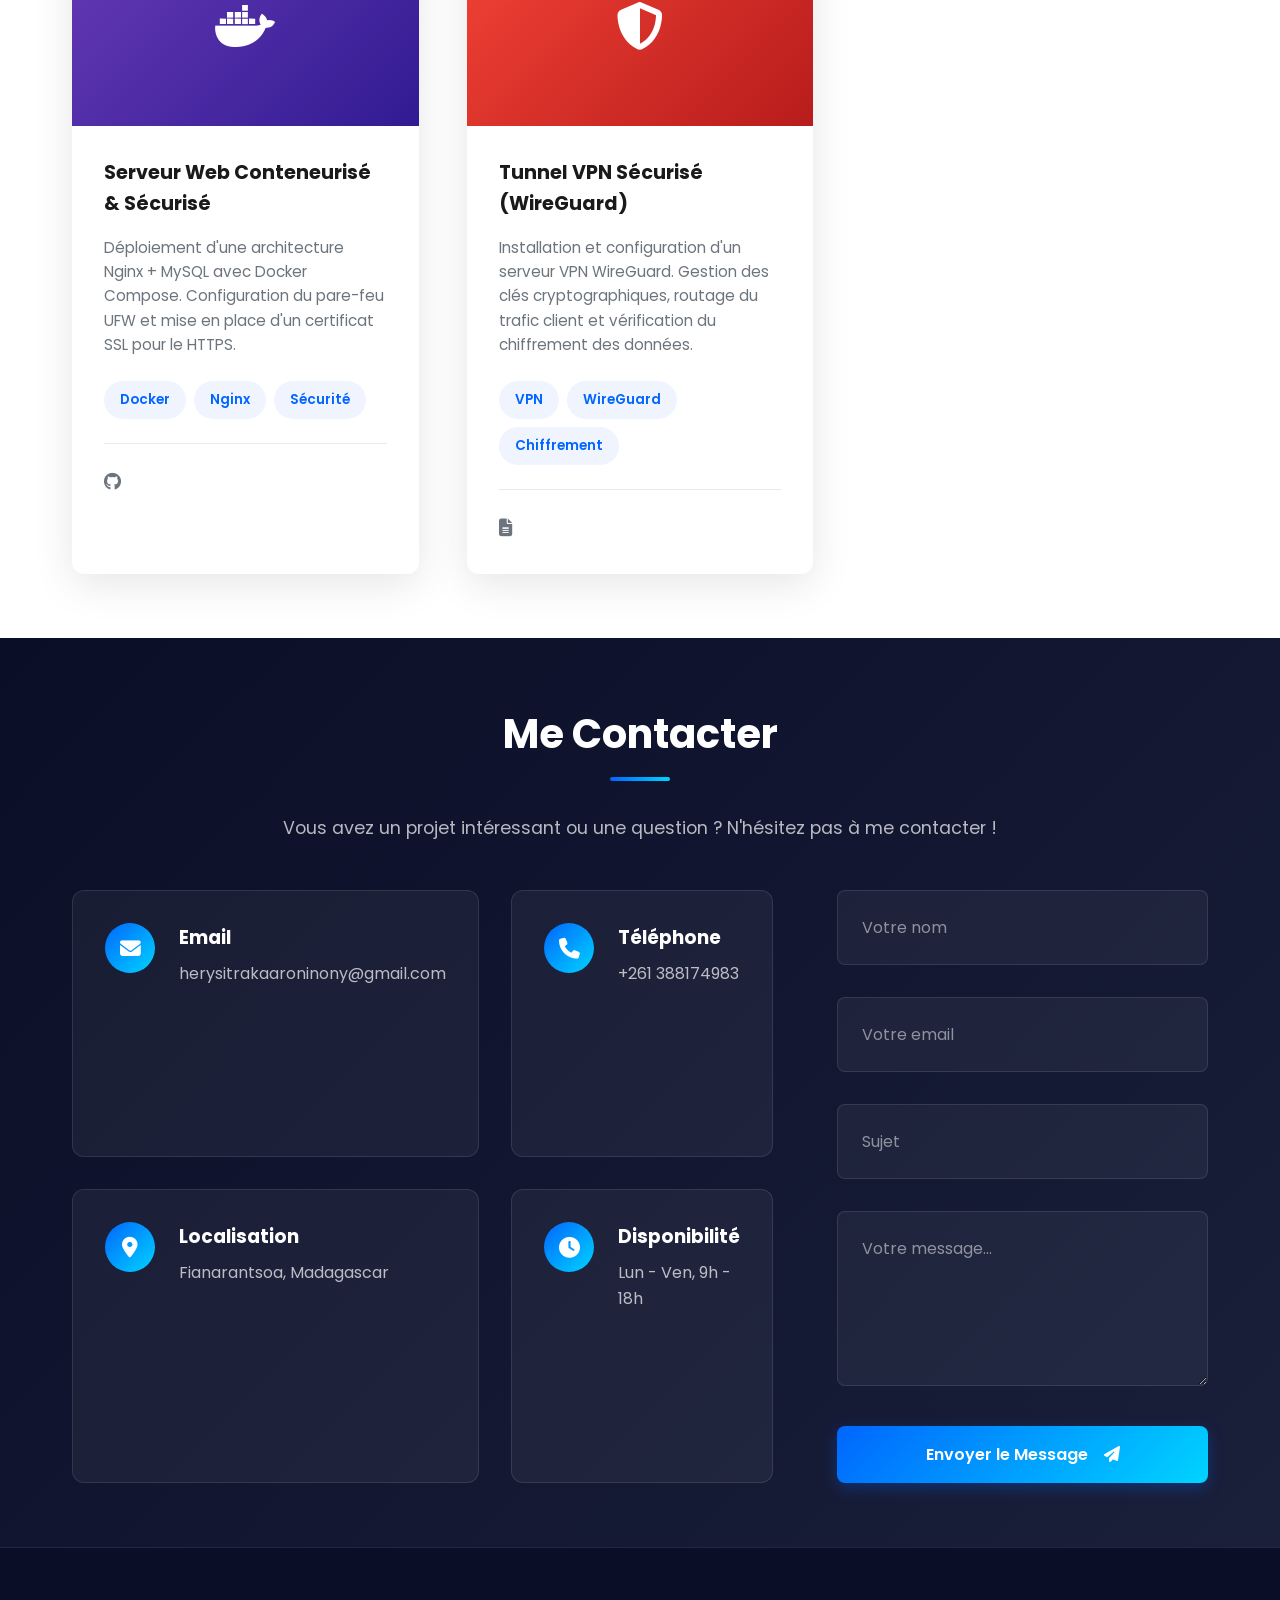
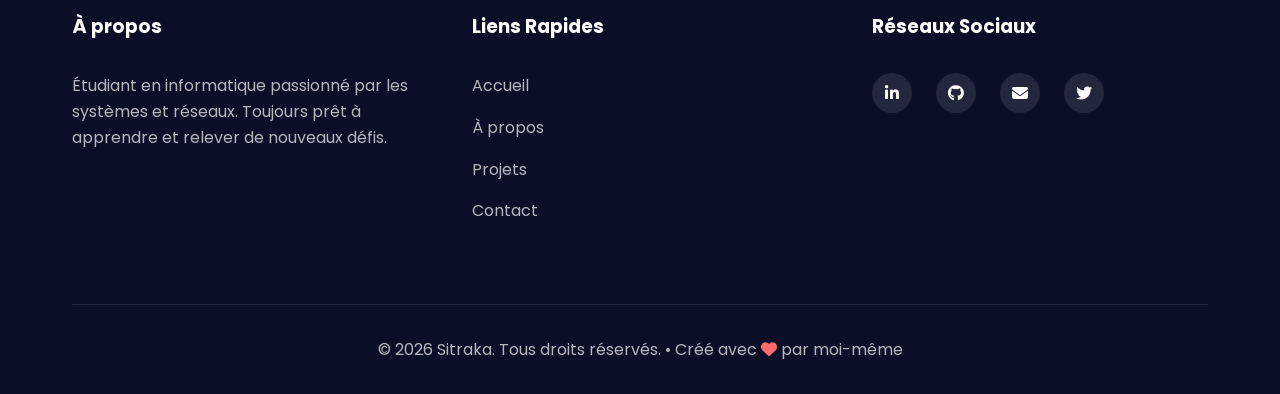
==== commit b08b0402: "Add files via upload" ====
--- a/index.html
+++ b/index.html
@@ -5,7 +5,7 @@
     <meta name="viewport" content="width=device-width, initial-scale=1.0">
     <meta name="description" content="Portfolio de [TON NOM] - Étudiant en Informatique (Systèmes et Réseaux)">
     <meta name="keywords" content="système, réseau, informatique, portfolio">
-    <title>[TON NOM] - Portfolio | Systèmes & Réseaux</title>
+    <title>Sitraka - Portfolio | Systèmes & Réseaux</title>
     
     <!-- Icons -->
     <link rel="stylesheet" href="https://cdnjs.cloudflare.com/ajax/libs/font-awesome/6.4.0/css/all.min.css">
--- a/css/variables.css
+++ b/css/variables.css
@@ -5,9 +5,9 @@
 
 :root {
     /* COULEURS PRINCIPALES */
-    --primary-color: #0066ff;        /* Bleu principal */
-    --secondary-color: #00d4ff;      /* Cyan/Bleu clair */
-    --accent-color: #ff6b6b;         /* Rouge/accent */
+    --primary-color: #0066ff;
+--secondary-color: #00d4ff;
+--accent-color: #ff6b6b;
     
     /* ARRIÈRE-PLANS */
     --dark-bg: #0a0e27;              /* Fond très sombre */
